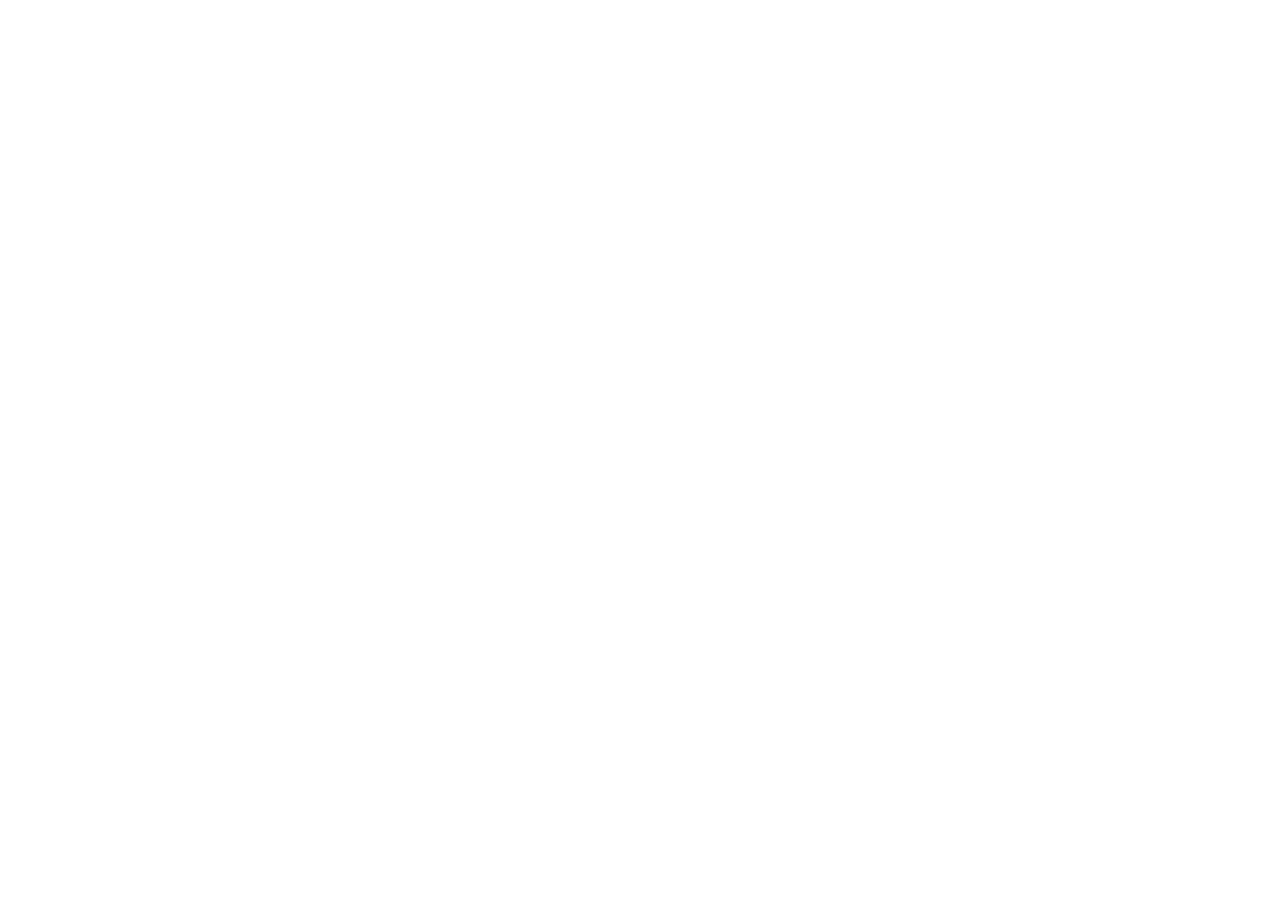
==== index.html @ 84f3fa58 "Initial commit" ====
<!DOCTYPE html>
<html lang="en">
<head>
    <meta charset="UTF-8">
    <meta http-equiv="X-UA-Compatible" content="IE=edge">
    <meta name="viewport" content="width=device-width, initial-scale=1.0">
    <title>Document</title>
    <link rel="stylesheet" href="./assets/css/style.css">
</head>
<body>
    
</body>
</html>
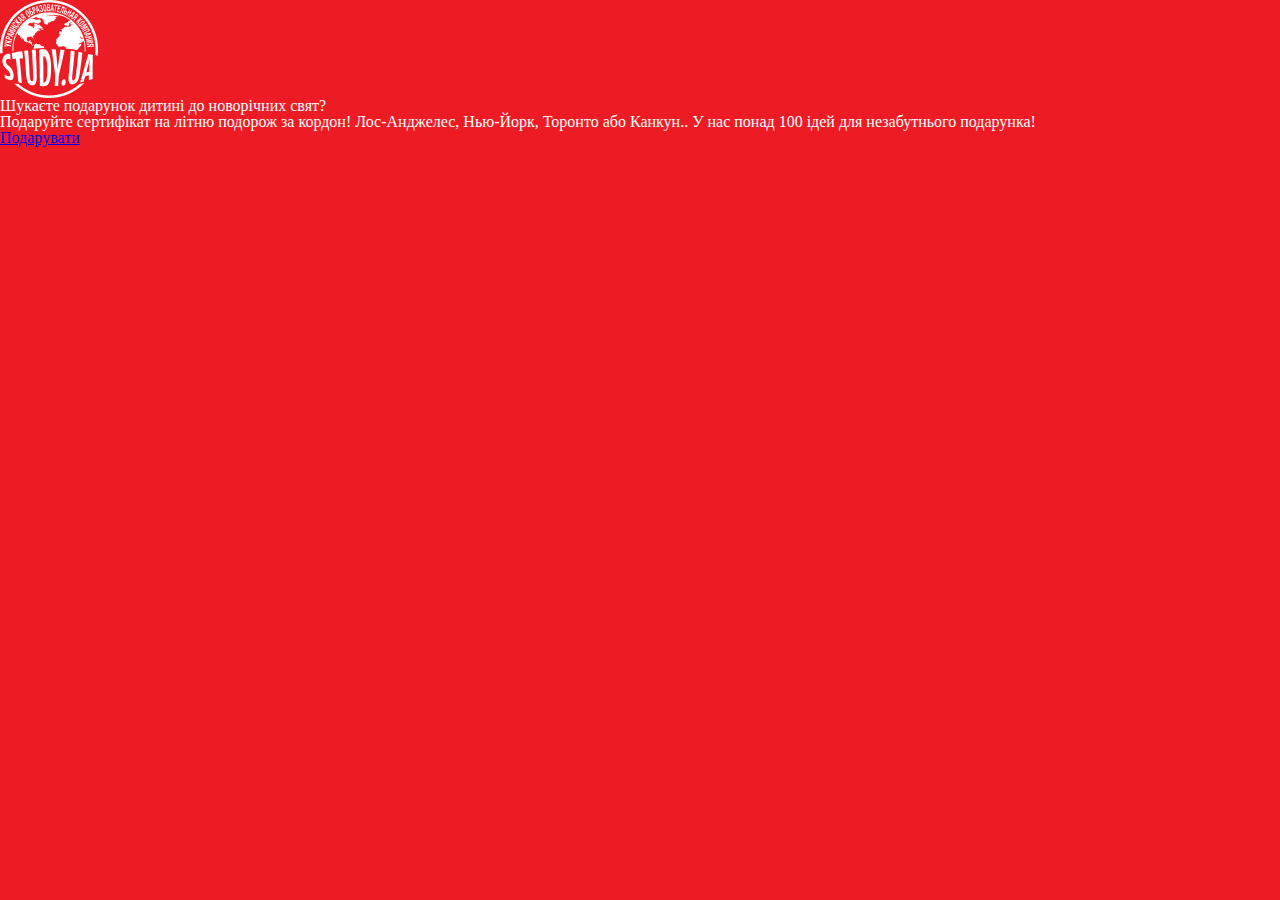
==== commit 228323e0: "Add bg color and logo" ====
--- a/index.html
+++ b/index.html
@@ -1,13 +1,36 @@
 <!DOCTYPE html>
 <html lang="en">
-<head>
-    <meta charset="UTF-8">
-    <meta http-equiv="X-UA-Compatible" content="IE=edge">
-    <meta name="viewport" content="width=device-width, initial-scale=1.0">
-    <title>Document</title>
-    <link rel="stylesheet" href="./assets/css/style.css">
-</head>
-<body>
-    
-</body>
-</html>+  <head>
+    <meta charset="UTF-8" />
+    <meta http-equiv="X-UA-Compatible" content="IE=edge" />
+    <meta name="viewport" content="width=device-width, initial-scale=1.0" />
+    <title>НР Сертіфікат | study.ua</title>
+    <link rel="shortcut icon" href="favicon.png" type="image/x-icon">
+    <link rel="preconnect" href="https://fonts.googleapis.com"/>
+    <link rel="preconnect" href="https://fonts.gstatic.com" crossorigin/>
+    <link
+      href="https://fonts.googleapis.com/css2?family=Montserrat+Alternates:wght@700;900&display=swap"
+      rel="stylesheet"
+    />
+    <link href="https://fonts.googleapis.com/css2?family=Montserrat:wght@400;600;700;900&display=swap" rel="stylesheet">
+    <link rel="stylesheet" href="./assets/css/reset.css"/>
+    <link rel="stylemainsheet" href="./assets/css/style.css"/>
+    <link rel="stylesheet" href="./assets/css/welcome.css">
+  </head>
+  <body>
+   <section class="welcome">
+    <header class="welcome__header">
+      <a href="" class="logo">
+      <picture>
+        <source srcset="./assets/images/logo-mb.png" media="(max-width: 992px;)">
+        <img src="./assets/images/logo-dt.png" alt="">
+      </picture>
+    </a></header>
+    <atricle class="welcome__article">
+      <h1 class="welcome__heading">Шукаєте подарунок дитині до новорічних свят?</h1>
+      <p>Подаруйте сертифікат на літню подорож за кордон! Лос-Анджелес, Нью-Йорк, Торонто або Канкун.. У нас <strong> понад 100 ідей для незабутнього подарунка!</strong></p>
+      <a href="#sertificate " class="btn texyt-overflow">Подарувати</a>
+    </atricle>
+   </section>
+  </body>
+</html>
--- a/assets/css/style.css
+++ b/assets/css/style.css
@@ -0,0 +1,49 @@
+
+:root{
+    --color-text: #221112;
+    --color-bg: #ffffff;
+    --color-main: #ED1C24;
+    --color-footer: #670508;
+    --space-size: 10px;
+    font-family: 'Montserrat', sans-serif; 
+    font-style: normal;
+    font-weight: 400; 
+    font-size: 16px;
+    line-height: 1.6em;
+    /* for em 26/16=1/6 em  */
+}
+*{
+    box-sizing: border-box;
+}
+a{
+    color: inherit;
+    text-decoration: none;
+}
+img{
+    width: 100%;
+}
+h1,
+h2,
+h3{
+    font-family: 'Montserrat Alternates', sans-serif; 
+}
+h1{
+    font-weight: 900; 
+}
+h2,
+h3,
+strong{
+    font-weight: 700;
+}
+.btn{}
+
+/* @media (min-width: 768px){
+
+} */
+@media (min-width: 992px){
+    :root{
+        font-size: 22px;
+        /* line-height: 35px;    */
+    }   
+}
+
--- a/assets/css/welcome.css
+++ b/assets/css/welcome.css
@@ -0,0 +1,13 @@
+.welcome{
+    height: 100vh;
+    background-color: #ED1C24;
+    color: #ffffff;
+}
+.welcome__header{}
+.logo{
+    display: inline-block;
+    width: 98px;
+    height: 98px;
+}
+.welcome__article{}
+.welcome__heading{}
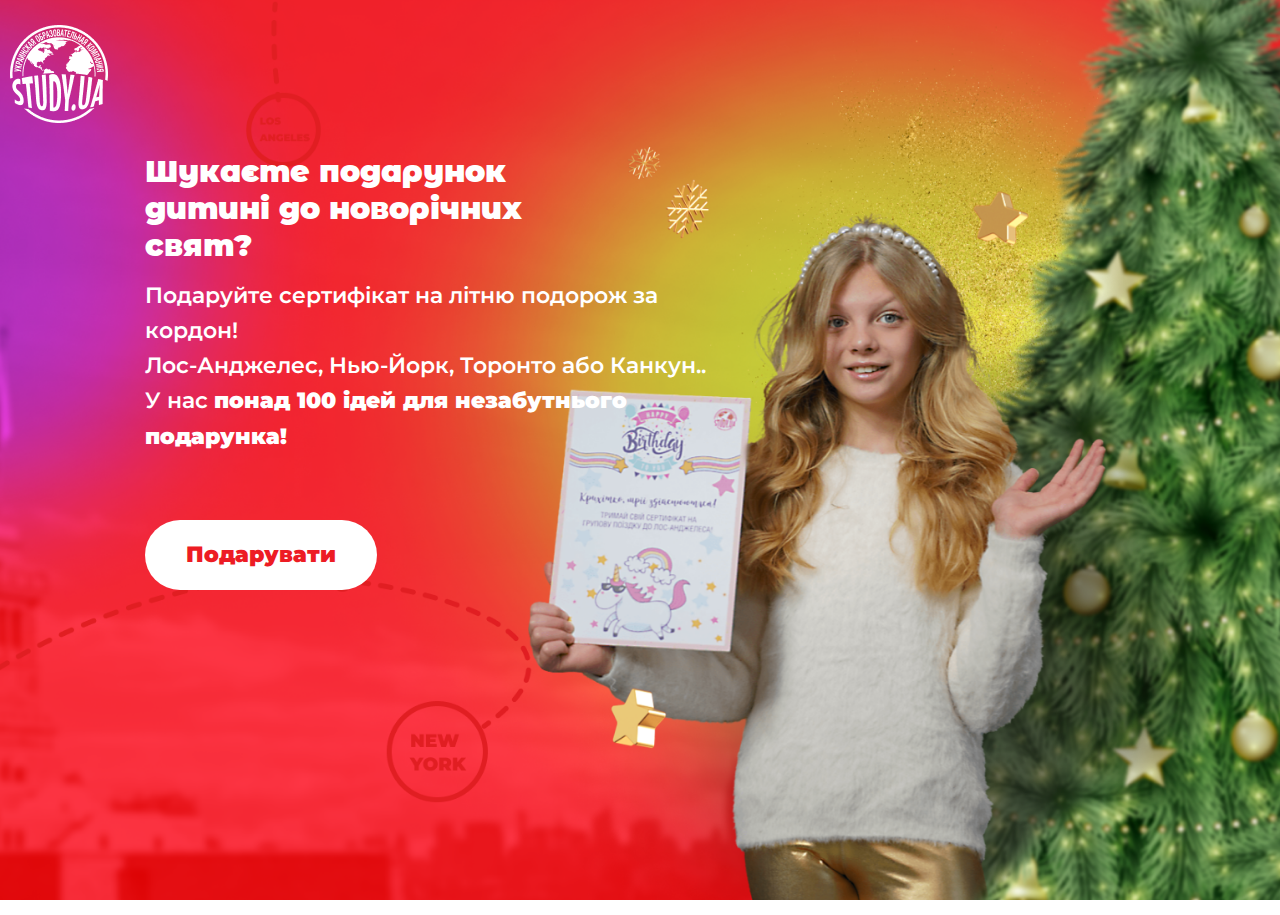
==== commit ae336072: "Add section welcome" ====
--- a/index.html
+++ b/index.html
@@ -8,13 +8,10 @@
     <link rel="shortcut icon" href="favicon.png" type="image/x-icon">
     <link rel="preconnect" href="https://fonts.googleapis.com"/>
     <link rel="preconnect" href="https://fonts.gstatic.com" crossorigin/>
-    <link
-      href="https://fonts.googleapis.com/css2?family=Montserrat+Alternates:wght@700;900&display=swap"
-      rel="stylesheet"
-    />
+    <link href="https://fonts.googleapis.com/css2?family=Montserrat+Alternates:wght@700;900&display=swap" rel="stylesheet"/>
     <link href="https://fonts.googleapis.com/css2?family=Montserrat:wght@400;600;700;900&display=swap" rel="stylesheet">
-    <link rel="stylesheet" href="./assets/css/reset.css"/>
-    <link rel="stylemainsheet" href="./assets/css/style.css"/>
+    <link rel="stylesheet" href="./assets/css/reset.css">
+    <link rel="stylesheet" href="./assets/css/style.css">
     <link rel="stylesheet" href="./assets/css/welcome.css">
   </head>
   <body>
@@ -22,15 +19,17 @@
     <header class="welcome__header">
       <a href="" class="logo">
       <picture>
-        <source srcset="./assets/images/logo-mb.png" media="(max-width: 992px;)">
+        <source srcset="./assets/images/logo-mb.png" media="(max-width: 768px)">
         <img src="./assets/images/logo-dt.png" alt="">
       </picture>
     </a></header>
+    <div class="container">
     <atricle class="welcome__article">
-      <h1 class="welcome__heading">Шукаєте подарунок дитині до новорічних свят?</h1>
-      <p>Подаруйте сертифікат на літню подорож за кордон! Лос-Анджелес, Нью-Йорк, Торонто або Канкун.. У нас <strong> понад 100 ідей для незабутнього подарунка!</strong></p>
+      <h1 class="welcome__heading">Шукаєте подарунок <br> дитині до новорічних <br> свят?</h1>
+      <p>Подаруйте сертифікат на літню подорож за кордон! <br> Лос-Анджелес, Нью-Йорк, Торонто або Канкун.. У&nbsp;нас <strong> понад 100 ідей для незабутнього подарунка!</strong></p>
       <a href="#sertificate " class="btn texyt-overflow">Подарувати</a>
     </atricle>
+    </div>
    </section>
   </body>
 </html>
--- a/assets/css/style.css
+++ b/assets/css/style.css
@@ -35,7 +35,21 @@
 strong{
     font-weight: 700;
 }
-.btn{}
+p{
+    line-height: 1.6em;   
+}
+.btn{
+    display: inline-block;
+    max-width: 300px;
+    width: 100%;
+    min-width: 232px;
+    padding: 1.1em 0;
+    border-radius: 70px;
+    background-color: var(--color-main);
+    color: var(--color-bg);
+    font-weight: 900;
+    text-align: center;
+}
 
 /* @media (min-width: 768px){
 
@@ -45,5 +59,14 @@
         font-size: 22px;
         /* line-height: 35px;    */
     }   
+    .container{
+        max-width: 990px;
+        margin: auto;
+    }
+}
+@media (min-width: 1440px){   
+    .container{
+        max-width: 1170px;
+    }
 }
 
--- a/assets/css/welcome.css
+++ b/assets/css/welcome.css
@@ -1,13 +1,68 @@
+
 .welcome{
     height: 100vh;
-    background-color: #ED1C24;
-    color: #ffffff;
+    padding: var(--space-size);
+    background-color: var(--color-main);
+    background-image: url(./../bg-images/welcome-bg-mb.png);
+    background-repeat: no-repeat;
+    background-size: cover;
+    background-position: center bottom;
+    color: var(--color-bg);
 }
 .welcome__header{}
 .logo{
     display: inline-block;
-    width: 98px;
-    height: 98px;
+    width: 50px;
+    height: 50px;
+    margin-top: 15px;
 }
-.welcome__article{}
-.welcome__heading{}
+.welcome__article{
+    display: flex;
+    flex-direction: column;
+    height: 88vh;
+}
+.welcome__heading{
+    margin-top: 30px;
+    font-size: 1.375rem;
+    line-height: 1.23;
+}
+.welcome__article p{
+    padding-top: 0.6rem;
+    font-weight: 600; 
+}
+.welcome__article strong{
+    font-weight: 900;
+}
+.welcome__article .btn{
+    max-width: 232px;
+    margin-top: auto;
+
+    align-self: center;
+
+    background-color: var(--color-bg);
+    color: var(--color-main);
+}
+@media (min-width: 576px){
+    .welcome{
+        background-image: url(./../bg-images/welcome-bg-dt.png);
+        background-position: right bottom;
+    }
+    .welcome__article{
+        width: 50%;
+    }
+     
+}
+
+@media (min-width: 768px){
+    .logo{
+        width: 98px;
+        height: 98px;
+    }   
+    .welcome__article{
+        width: 60%;
+    }
+    .welcome__article .btn{
+        align-self: initial;
+        margin-top: 3rem;
+    }
+}
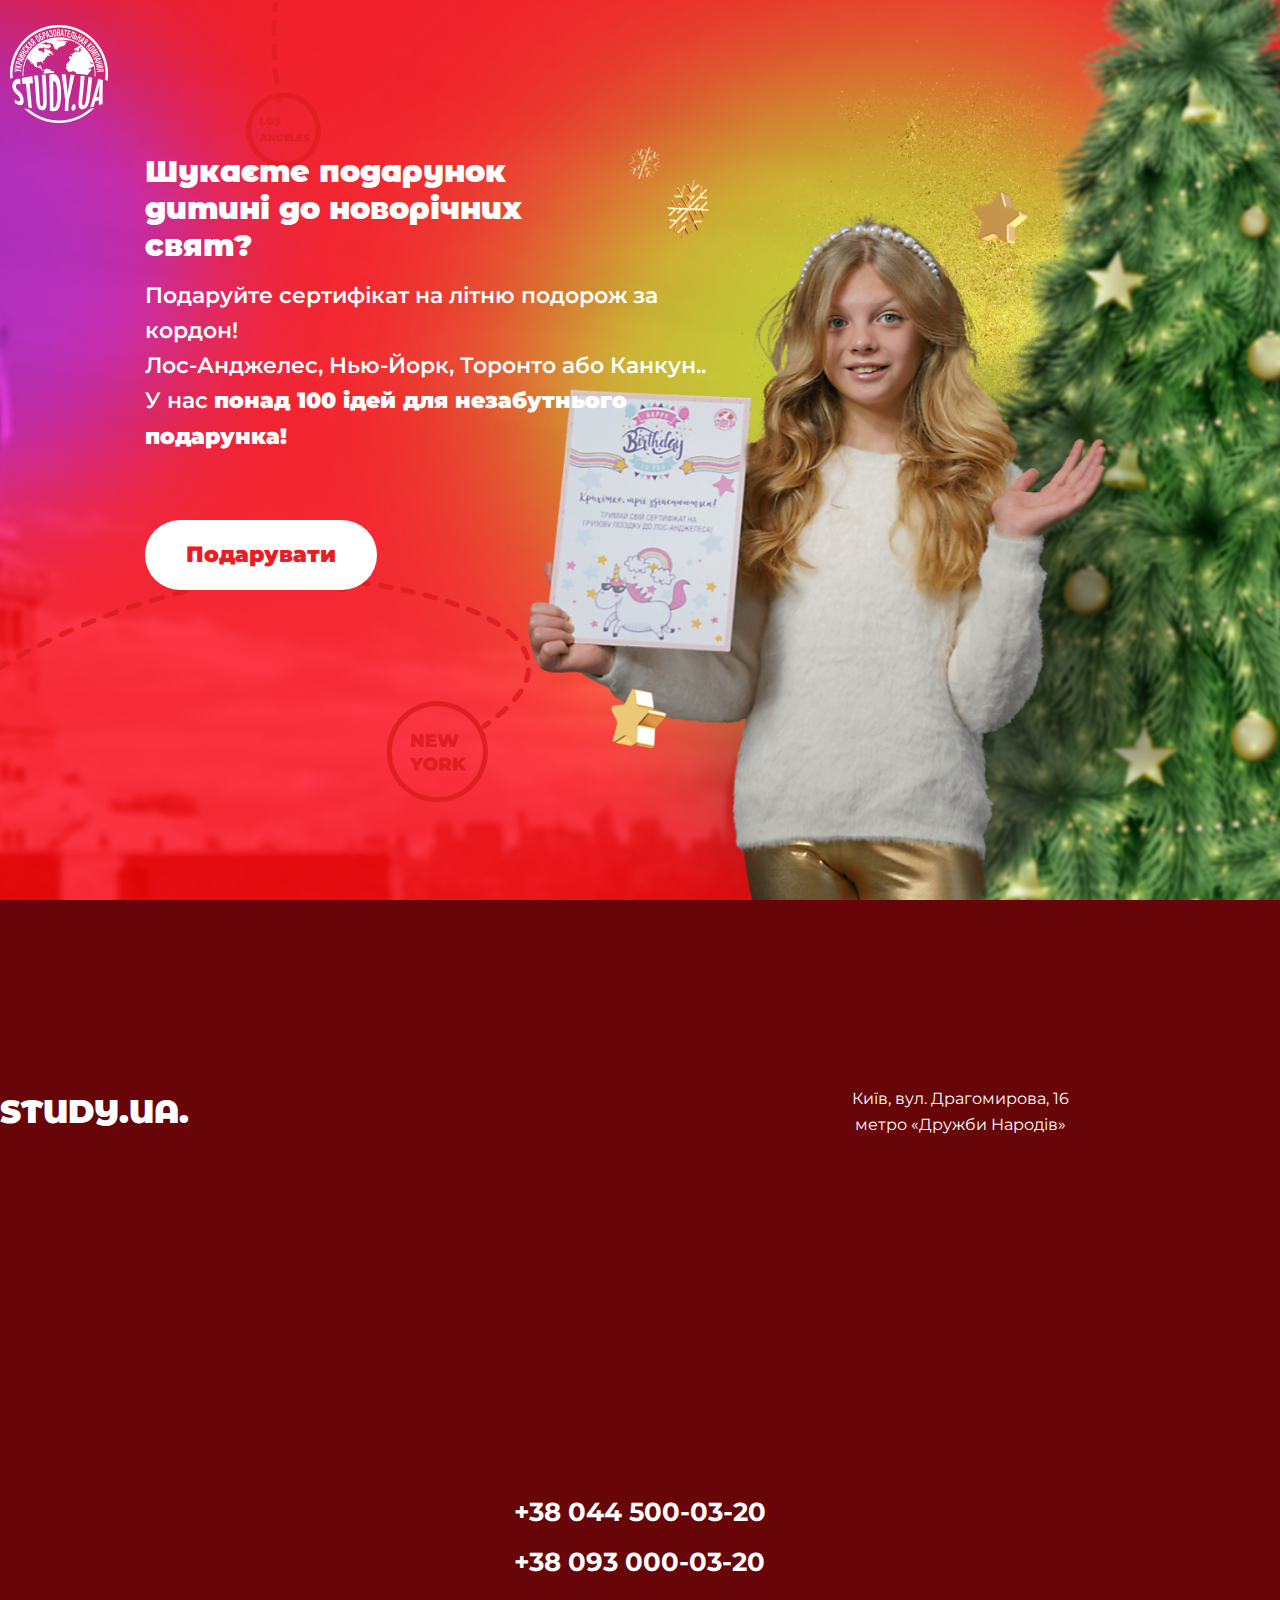
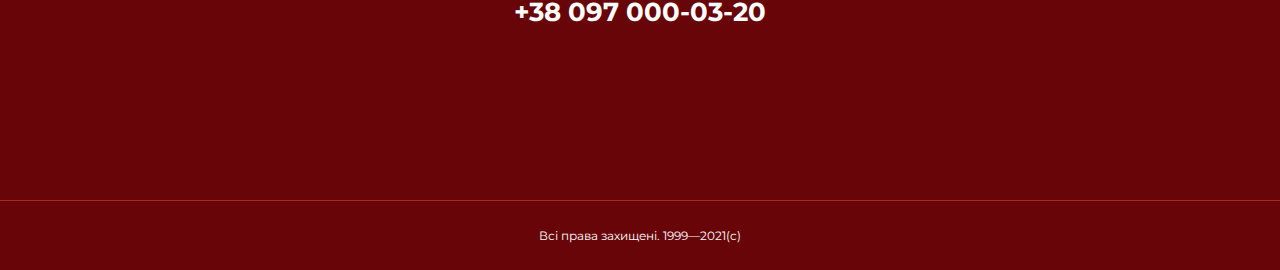
==== commit da02bc57: "Add footer" ====
--- a/index.html
+++ b/index.html
@@ -13,6 +13,7 @@
     <link rel="stylesheet" href="./assets/css/reset.css">
     <link rel="stylesheet" href="./assets/css/style.css">
     <link rel="stylesheet" href="./assets/css/welcome.css">
+    <link rel="stylesheet" href="./assets/css/footer.css">
   </head>
   <body>
    <section class="welcome">
@@ -31,5 +32,26 @@
     </atricle>
     </div>
    </section>
+   <footer>
+    <section class="footer">
+    <h1 class="footer__header">STUDY.UA.</h1>
+    <p class="footer__adress">Київ, вул. Драгомирова, 16 <br>
+      метро «Дружби Народів»</p>
+      <ul class="footer__container">
+          <li>
+          <a href="tel:+38 044 500-03-20">+38 044 500-03-20</a>
+          <li>
+          <a href="tel:+38 093 000-03-20">+38 093 000-03-20</a>
+          </li>
+          <li>
+          <a href="tel:+38 097 000-03-20">+38 097 000-03-20</a>
+          </li>
+      </ul>
+      </section>
+      <div>
+      <p class="footer__footer">Всі права захищені. 1999—2021(c)</p>
+      </div>
+    </footer>
+   
   </body>
 </html>
--- a/assets/css/welcome.css
+++ b/assets/css/welcome.css
@@ -9,7 +9,7 @@
     background-position: center bottom;
     color: var(--color-bg);
 }
-.welcome__header{}
+
 .logo{
     display: inline-block;
     width: 50px;
--- a/assets/css/footer.css
+++ b/assets/css/footer.css
@@ -0,0 +1,64 @@
+
+.footer{
+    display: flex;
+    flex-direction: column;
+    justify-content: center;
+    align-items: center;
+    height: 100vh;
+    
+    background-color: var(--color-footer);
+    color: var(--color-bg);
+    font-family: 'Montserrat', sans-serif; 
+    font-style: normal;
+   
+
+}
+.footer__header,
+.footer__adress,
+.footer__container{
+    margin: auto;
+    
+}
+
+.footer__header{
+    line-height: 98px;
+    font-size: 32px;
+    font-weight: 900;
+}
+.footer__adress{
+    text-align: center;
+    line-height: 26px;
+    font-weight: 400;
+    font-size: 16px;
+
+}
+.footer__container{
+    display: flex;
+    flex-direction: column;
+    line-height: 50px;
+    font-weight: 700;
+    font-size: 26px;
+
+}
+.footer__footer{
+    padding: 25px;
+    border-top: 0.5px solid brown;
+    text-align: center;
+    background-color: var(--color-footer);
+    color: var(--color-bg);
+    font-family: 'Montserrat', sans-serif; 
+    font-style: normal; 
+    font-weight: 400;
+    font-size: 12px;
+}
+@media (min-width: 768px){
+    .footer{
+        flex-direction: row;
+        flex-wrap: wrap;
+    } 
+    .footer__header,
+    .footer__adress{
+    width: 50%;
+}
+
+}
